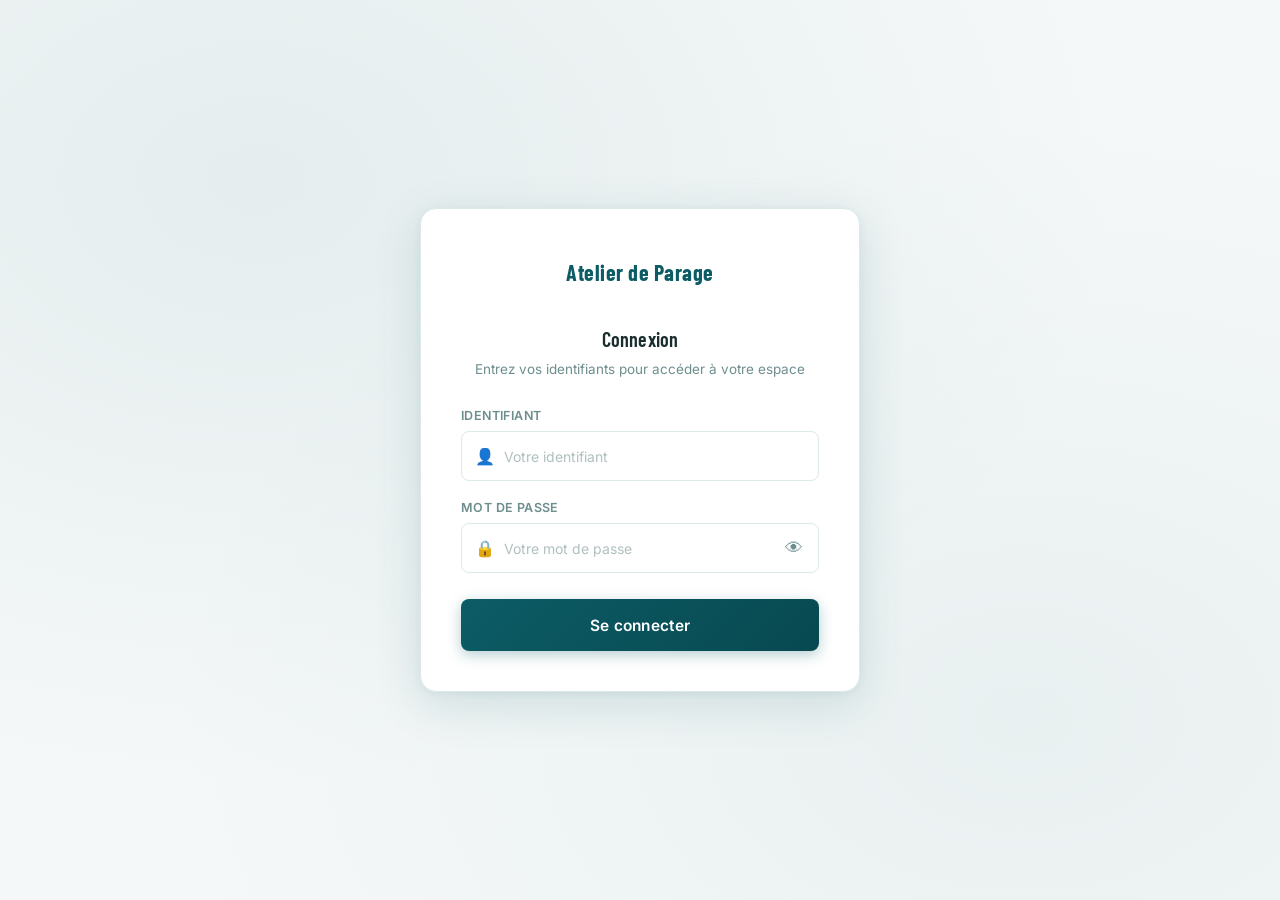
==== index.html @ e9fd956c "first commit" ====
<!doctype html>
<html lang="fr">
<head>
<meta charset="utf-8">
<meta name="viewport" content="width=device-width, initial-scale=1">
<title>Connexion  Atelier de Parage</title>
<meta name="description" content="Connexion sécurisée au système de gestion de l'atelier de parage KPH">
<link rel="preconnect" href="https://fonts.googleapis.com">
<link href="https://fonts.googleapis.com/css2?family=Barlow+Condensed:wght@600;700&family=Inter:wght@400;500;600&family=JetBrains+Mono:wght@500;700&display=swap" rel="stylesheet">
<link rel="stylesheet" href="styles.css">
<style>
  :root {
    --teal: #0c5c66;
    --teal-dark: #084950;
    --teal-tint: #e8f4f5;
    --bg: #f5f8f8;
    --surface: #fff;
    --line: #dde8e8;
    --line-soft: #eef2f2;
    --ink: #1a2e2e;
    --ink-soft: #6e8e8e;
    --red: #c53030;
    --red-tint: #fff5f5;
    --green: #2d7d46;
    --radius: 12px;
    --radius-sm: 8px;
    --font-body: 'Inter', sans-serif;
    --font-display: 'Barlow Condensed', sans-serif;
    --font-mono: 'JetBrains Mono', monospace;
  }

  *, *::before, *::after { box-sizing: border-box; margin: 0; padding: 0; }
  body {
    font-family: var(--font-body);
    background: var(--bg);
    color: var(--ink);
    min-height: 100vh;
    display: flex;
    align-items: center;
    justify-content: center;
    padding: 20px;
    background-image: radial-gradient(ellipse at 20% 20%, rgba(12,92,102,0.07) 0%, transparent 60%),
                      radial-gradient(ellipse at 80% 80%, rgba(12,92,102,0.05) 0%, transparent 60%);
  }

  .login-wrap {
    width: 100%;
    max-width: 440px;
    animation: fadeUp 0.5s ease both;
  }

  @keyframes fadeUp {
    from { opacity: 0; transform: translateY(24px); }
    to   { opacity: 1; transform: translateY(0); }
  }

  .login-card {
    background: var(--surface);
    border-radius: 16px;
    box-shadow: 0 12px 48px rgba(12,92,102,0.14), 0 2px 8px rgba(12,92,102,0.06);
    padding: 48px 40px 40px;
    border: 1px solid var(--line);
  }

  /* Logo */
  .logo-block {
    display: flex;
    flex-direction: column;
    align-items: center;
    margin-bottom: 32px;
    gap: 4px;
  }

  .logo-emblem {
    width: 72px;
    height: 72px;
    border-radius: 18px;
    background: linear-gradient(145deg, #0c5c66, #084950);
    display: flex;
    align-items: center;
    justify-content: center;
    margin-bottom: 10px;
    box-shadow: 0 8px 24px rgba(12,92,102,0.35);
  }

  .logo-emblem .letters {
    font-family: var(--font-display);
    font-size: 32px;
    font-weight: 700;
    color: #fff;
    letter-spacing: 1px;
  }

  .logo-name {
    font-family: var(--font-display);
    font-size: 22px;
    font-weight: 700;
    color: var(--teal);
    letter-spacing: 0.5px;
  }

  .logo-sub {
    font-family: var(--font-mono);
    font-size: 10px;
    color: var(--ink-soft);
    letter-spacing: 2.5px;
    text-transform: uppercase;
  }

  h1 {
    font-size: 20px;
    font-weight: 600;
    color: var(--ink);
    text-align: center;
    margin-bottom: 6px;
  }

  .subtitle {
    text-align: center;
    font-size: 13.5px;
    color: var(--ink-soft);
    margin-bottom: 28px;
  }

  /* Form */
  .form-group {
    margin-bottom: 18px;
  }

  .form-group label {
    display: block;
    font-size: 12.5px;
    font-weight: 600;
    color: var(--ink-soft);
    letter-spacing: 0.4px;
    text-transform: uppercase;
    margin-bottom: 6px;
  }

  .input-wrap {
    position: relative;
  }

  .input-wrap .ico {
    position: absolute;
    left: 14px;
    top: 50%;
    transform: translateY(-50%);
    font-size: 16px;
    pointer-events: none;
    line-height: 1;
  }

  .form-group input {
    width: 100%;
    font-family: var(--font-body);
    font-size: 15px;
    padding: 13px 14px 13px 42px;
    border: 1.5px solid var(--line);
    border-radius: var(--radius-sm);
    background: #fff;
    color: var(--ink);
    transition: border-color 0.2s, box-shadow 0.2s;
    height: 50px;
  }

  .form-group input:focus {
    outline: none;
    border-color: var(--teal);
    box-shadow: 0 0 0 3px rgba(12,92,102,0.1);
  }

  .form-group input::placeholder { color: #b0bfbf; font-size: 14px; }

  /* Show/hide password button */
  .input-wrap .show-pw {
    position: absolute;
    right: 12px;
    top: 50%;
    transform: translateY(-50%);
    background: none;
    border: none;
    cursor: pointer;
    font-size: 18px;
    color: var(--ink-soft);
    padding: 4px;
    line-height: 1;
    transition: color 0.2s;
  }
  .input-wrap .show-pw:hover { color: var(--teal); }

  /* Error banner */
  .error-banner {
    display: none;
    background: var(--red-tint);
    border: 1px solid #f5c6c0;
    border-radius: var(--radius-sm);
    color: var(--red);
    font-size: 13px;
    font-weight: 500;
    padding: 10px 14px;
    margin-bottom: 18px;
    align-items: center;
    gap: 8px;
  }

  .error-banner.show { display: flex; }

  /* Submit button */
  .btn-login {
    width: 100%;
    height: 52px;
    background: linear-gradient(135deg, #0c5c66, #084950);
    color: #fff;
    font-family: var(--font-body);
    font-size: 15.5px;
    font-weight: 600;
    border: none;
    border-radius: var(--radius-sm);
    cursor: pointer;
    transition: transform 0.15s, box-shadow 0.15s, opacity 0.15s;
    letter-spacing: 0.3px;
    box-shadow: 0 4px 14px rgba(12,92,102,0.3);
    margin-top: 8px;
  }

  .btn-login:hover:not(:disabled) {
    transform: translateY(-2px);
    box-shadow: 0 8px 22px rgba(12,92,102,0.38);
  }

  .btn-login:active:not(:disabled) { transform: translateY(0); }
  .btn-login:disabled { opacity: 0.55; cursor: not-allowed; }

  /* Default credentials hint */
  .hint-box {
    margin-top: 24px;
    padding: 12px 14px;
    background: #f0fafa;
    border: 1px solid #c6e0e3;
    border-radius: var(--radius-sm);
    font-size: 12.5px;
    color: var(--ink-soft);
    line-height: 1.6;
  }

  .hint-box strong { color: var(--teal); }

  .hint-box code {
    font-family: var(--font-mono);
    background: #dcedef;
    padding: 1px 5px;
    border-radius: 4px;
    font-size: 12px;
    color: var(--teal-dark);
  }

  .credentials-table {
    width: 100%;
    border-collapse: collapse;
    margin-top: 8px;
    font-size: 12px;
  }

  .credentials-table th {
    text-align: left;
    padding: 4px 6px;
    color: var(--teal-dark);
    font-weight: 600;
    border-bottom: 1px solid #c6e0e3;
  }

  .credentials-table td {
    padding: 4px 6px;
    color: var(--ink-soft);
  }

  .credentials-table td code {
    cursor: pointer;
    user-select: all;
  }

  .credentials-table tr:hover td { background: rgba(12,92,102,0.04); }

  .footer-note {
    text-align: center;
    margin-top: 20px;
    font-size: 11.5px;
    color: var(--ink-soft);
  }

  /* Loading overlay */
  .btn-login .spinner {
    display: inline-block;
    width: 16px; height: 16px;
    border: 2px solid rgba(255,255,255,0.4);
    border-top-color: #fff;
    border-radius: 50%;
    animation: spin 0.7s linear infinite;
    vertical-align: middle;
    margin-right: 8px;
  }

  @keyframes spin { to { transform: rotate(360deg); } }

  @media (max-width: 480px) {
    .login-card { padding: 32px 20px 28px; }
    h1 { font-size: 18px; }
  }

  /* Toast */
  .toast {
    position: fixed; bottom: 24px; right: 24px;
    background: var(--teal-dark); color: #eaf3f2;
    padding: 12px 20px; border-radius: var(--radius-sm);
    font-size: 14px; font-weight: 500;
    box-shadow: 0 6px 20px rgba(0,0,0,0.2);
    opacity: 0; transform: translateY(10px);
    transition: opacity 0.3s, transform 0.3s;
    pointer-events: none; z-index: 1000;
  }
  .toast.show { opacity: 1; transform: translateY(0); }
</style>
</head>
<body>

<div class="login-wrap">
  <div class="login-card">

    <!-- Logo -->
    <div class="logo-block">
      
      <div class="logo-name">Atelier de Parage</div>
      <div class="logo-sub"></div>
    </div>

    <h1>Connexion</h1>
    <p class="subtitle">Entrez vos identifiants pour accéder à votre espace</p>

    <!-- Error message -->
    <div id="errorBanner" class="error-banner">
      <span>⚠️</span>
      <span id="errorText">Identifiant ou mot de passe incorrect.</span>
    </div>

    <!-- Login form -->
    <form id="loginForm" autocomplete="on">

      <div class="form-group">
        <label for="loginUsername">Identifiant</label>
        <div class="input-wrap">
          <span class="ico">👤</span>
          <input
            type="text"
            id="loginUsername"
            name="username"
            placeholder="Votre identifiant"
            autocomplete="username"
            spellcheck="false"
            required
          >
        </div>
      </div>

      <div class="form-group">
        <label for="loginPassword">Mot de passe</label>
        <div class="input-wrap">
          <span class="ico">🔒</span>
          <input
            type="password"
            id="loginPassword"
            name="password"
            placeholder="Votre mot de passe"
            autocomplete="current-password"
            required
          >
          <button type="button" class="show-pw" id="togglePw" title="Afficher/masquer" aria-label="Afficher le mot de passe">👁</button>
        </div>
      </div>

      <button type="submit" class="btn-login" id="loginBtn">Se connecter</button>
    </form>

    

<script>
// ── Redirect if already logged in ──────────────────────────────
(function(){
  try {
    const user = JSON.parse(sessionStorage.getItem('currentUser') || 'null');
    if (user && user.role) {
      const map = { admin:'admin.html', chef:'production.html', pesee:'pesee.html',
                    reception:'reception.html', pointage:'pointage.html', direction:'direction.html' };
      window.location.replace(map[user.role] || 'index.html');
    }
  } catch(e) {}
})();

// ── Toggle password visibility ─────────────────────────────────
document.getElementById('togglePw').addEventListener('click', function(){
  const inp = document.getElementById('loginPassword');
  const isText = inp.type === 'text';
  inp.type = isText ? 'password' : 'text';
  this.textContent = isText ? '👁' : '';
});

// ── Login form submit ──────────────────────────────────────────
document.getElementById('loginForm').addEventListener('submit', async function(e){
  e.preventDefault();

  const username = document.getElementById('loginUsername').value.trim();
  const password = document.getElementById('loginPassword').value;
  const btn      = document.getElementById('loginBtn');
  const err      = document.getElementById('errorBanner');
  const errTxt   = document.getElementById('errorText');

  err.classList.remove('show');

  if (!username || !password) {
    errTxt.textContent = 'Veuillez remplir tous les champs.';
    err.classList.add('show');
    return;
  }

  btn.disabled = true;
  btn.innerHTML = '<span class="spinner"></span>Connexion…';

  const API = (window.location.port === '3000') ? '/api' : 'http://localhost:3000/api';

  try {
    const res = await fetch(`${API}/auth/login`, {
      method : 'POST',
      headers: { 'Content-Type': 'application/json' },
      body   : JSON.stringify({ username, password })
    });

    const data = await res.json();

    if (!res.ok) {
      errTxt.textContent = data.error || 'Identifiant ou mot de passe incorrect.';
      err.classList.add('show');
      btn.disabled = false;
      btn.textContent = 'Se connecter';
      return;
    }

    // Save session
    sessionStorage.setItem('currentUser', JSON.stringify(data.user));

    // Redirect
    const redirects = {
      admin:'admin.html', chef:'production.html', pesee:'pesee.html',
      reception:'reception.html', pointage:'pointage.html', direction:'direction.html'
    };

    // Flash success
    btn.innerHTML = '✅ Connecté !';
    setTimeout(() => {
      window.location.replace(redirects[data.user.role] || 'index.html');
    }, 600);

  } catch (err2) {
    errTxt.textContent = '⚠️ Impossible de contacter le serveur. Assurez-vous que le backend tourne sur le port 3000.';
    err.classList.add('show');
    btn.disabled = false;
    btn.textContent = 'Se connecter';
  }
});
</script>
</body>
</html>
---- styles.css ----
/* ===========================================================
   KPH — Atelier de Parage
   Design system: cold-processing teal, stamped-ticket signature
   =========================================================== */

:root{
  --ink:        #16232a;
  --ink-soft:   #4b5a60;
  --bg:         #eef2f1;
  --surface:    #ffffff;
  --line:       #d6dcda;
  --line-soft:  #e6eae8;

  --teal:       #0c5c66;
  --teal-dark:  #073c44;
  --teal-tint:  #e3eeee;

  --amber:      #c98a2e;
  --amber-tint: #faf1de;

  --green:      #2f7a52;
  --green-tint: #e7f3ea;

  --red:        #b8442f;
  --red-tint:   #fbeae6;

  --radius:     10px;
  --radius-sm:  6px;
  --shadow:     0 1px 2px rgba(12,40,44,.06), 0 4px 14px rgba(12,40,44,.05);

  --font-display: 'Barlow Condensed', sans-serif;
  --font-body:    'Inter', system-ui, sans-serif;
  --font-mono:    'JetBrains Mono', ui-monospace, monospace;
}

*{ box-sizing:border-box; }
html,body{ margin:0; padding:0; }
body{
  background:var(--bg);
  color:var(--ink);
  font-family:var(--font-body);
  font-size:15px;
  line-height:1.45;
  min-height:100vh;
}

::selection{ background:var(--teal); color:#fff; }

a{ color:inherit; text-decoration:none; }

h1,h2,h3{
  font-family:var(--font-display);
  font-weight:700;
  letter-spacing:.2px;
  margin:0;
}

/* ---------- layout shell ---------- */
.topbar{
  background:var(--teal-dark);
  color:#eaf3f2;
  padding:14px 22px;
  display:flex;
  align-items:center;
  justify-content:space-between;
  gap:16px;
  position:sticky;
  top:0;
  z-index:10;
  box-shadow:0 2px 10px rgba(0,0,0,.12);
}
@media (max-width: 600px) {
  .topbar { flex-direction: column; align-items: flex-start; padding: 12px 16px; }
}
.topbar .brand{
  display:flex;
  align-items:baseline;
  gap:10px;
}
.topbar .brand .mark{
  font-family:var(--font-display);
  font-size:22px;
  font-weight:700;
  letter-spacing:.5px;
  color:#fff;
}
.topbar .brand .sub{
  font-size:12.5px;
  color:#a9c9c6;
  font-family:var(--font-mono);
  letter-spacing:.3px;
}
.topbar .role-chip{
  display:flex;
  align-items:center;
  gap:10px;
}
.topbar .badge{
  background:rgba(255,255,255,.12);
  border:1px solid rgba(255,255,255,.22);
  color:#eaf3f2;
  padding:6px 12px;
  border-radius:999px;
  font-size:12.5px;
  font-weight:600;
  letter-spacing:.3px;
  white-space:nowrap;
}
.topbar .home-link{
  font-size:13px;
  color:#bfe0dd;
  border:1px solid rgba(255,255,255,.25);
  padding:7px 12px;
  border-radius:var(--radius-sm);
}
.topbar .home-link:hover{ background:rgba(255,255,255,.08); }

.page{
  max-width:1080px;
  margin:0 auto;
  padding:26px 20px 60px;
}

.page-head{ margin-bottom:22px; }
.page-head .eyebrow{
  font-family:var(--font-mono);
  font-size:12px;
  text-transform:uppercase;
  letter-spacing:1.5px;
  color:var(--teal);
  font-weight:600;
}
.page-head h1{ font-size:30px; margin-top:4px; }
.page-head p{ color:var(--ink-soft); margin-top:6px; font-size:14.5px; max-width:640px; }

/* ---------- cards / sections ---------- */
.card{
  background:var(--surface);
  border:1px solid var(--line);
  border-radius:var(--radius);
  box-shadow:var(--shadow);
  padding:22px;
  margin-bottom:20px;
}
.card h2{
  font-size:19px;
  margin-bottom:14px;
  padding-bottom:10px;
  border-bottom:1px solid var(--line-soft);
}
.card h2 .n{ color:var(--teal); margin-right:6px; }

.grid-2{ display:grid; grid-template-columns:1fr 1fr; gap:14px; }
.grid-3{ display:grid; grid-template-columns:1fr 1fr 1fr; gap:14px; }

/* ---------- forms ---------- */
.field{ display:flex; flex-direction:column; gap:6px; margin-bottom:14px; }
.field label{
  font-size:12.5px;
  font-weight:600;
  color:var(--ink-soft);
  text-transform:uppercase;
  letter-spacing:.4px;
}
input,select,textarea{
  font-family:var(--font-body);
  font-size:15.5px;
  padding:11px 12px;
  border:1.5px solid var(--line);
  border-radius:var(--radius-sm);
  background:#fff;
  color:var(--ink);
  min-height:44px;
  width:100%;
}
input:focus,select:focus,textarea:focus{
  outline:2.5px solid var(--teal);
  outline-offset:1px;
  border-color:var(--teal);
}
input[type="number"]{ font-family:var(--font-mono); font-weight:600; }

.btn{
  font-family:var(--font-body);
  font-weight:600;
  font-size:14.5px;
  padding:12px 20px;
  border-radius:var(--radius-sm);
  border:1.5px solid transparent;
  cursor:pointer;
  min-height:46px;
}
.btn-primary{ background:var(--teal); color:#fff; }
.btn-primary:hover{ background:var(--teal-dark); }
.btn-secondary{ background:#fff; color:var(--ink); border-color:var(--line); }
.btn-secondary:hover{ border-color:var(--ink-soft); }
.btn-danger{ background:var(--red-tint); color:var(--red); border-color:#f0cfc6; }
.btn-row{ display:flex; gap:10px; margin-top:6px; flex-wrap: wrap; }
.btn:disabled{ opacity:.45; cursor:not-allowed; }

/* ---------- tabs ---------- */
.tabs{ display:flex; gap:6px; margin-bottom:18px; flex-wrap:wrap; }
.tab{
  font-family:var(--font-display);
  font-weight:700;
  font-size:15px;
  letter-spacing:.3px;
  padding:9px 16px;
  border-radius:999px;
  border:1.5px solid var(--line);
  background:#fff;
  color:var(--ink-soft);
  cursor:pointer;
}
.tab.active{ background:var(--teal); border-color:var(--teal); color:#fff; }
.tabpanel{ display:none; }
.tabpanel.active{ display:block; }

/* ---------- stamped ticket ---------- */
.ticket{
  display:inline-flex;
  align-items:center;
  gap:10px;
  background:var(--teal-tint);
  border:1.5px dashed var(--teal);
  border-radius:8px;
  padding:8px 14px;
  transform:rotate(-1deg);
  font-family:var(--font-mono);
  font-size:13px;
  color:var(--teal-dark);
  font-weight:700;
  letter-spacing:.3px;
}
.ticket .lbl{ font-family:var(--font-body); font-weight:600; text-transform:uppercase; font-size:10.5px; letter-spacing:.6px; color:var(--ink-soft); }

/* ---------- tables ---------- */
.table-wrap{ overflow-x:auto; border:1px solid var(--line); border-radius:var(--radius-sm); }
table{ width:100%; border-collapse:collapse; font-size:13.5px; min-width:520px; }
thead th{
  text-align:left;
  font-family:var(--font-mono);
  font-size:11px;
  text-transform:uppercase;
  letter-spacing:.5px;
  color:var(--ink-soft);
  background:var(--line-soft);
  padding:10px 12px;
  border-bottom:1px solid var(--line);
  white-space:nowrap;
}
tbody td{ padding:9px 12px; border-bottom:1px solid var(--line-soft); }
tbody tr:last-child td{ border-bottom:none; }
tbody tr:hover{ background:var(--teal-tint); }

@media (max-width: 600px) {
  table, thead, tbody, th, td, tr { display: block; }
  thead { display: none; }
  tbody tr { border-bottom: 2px solid var(--line); padding: 10px 0; }
  tbody td { border: none; position: relative; padding-left: 50%; text-align: right; }
  tbody td:before { content: attr(data-label); position: absolute; left: 12px; font-weight: 600; text-transform: uppercase; font-size: 10px; color: var(--ink-soft); }
}

/* ---------- stats ---------- */
.stats{ display:grid; grid-template-columns:repeat(4,1fr); gap:14px; margin-bottom:20px; }
@media (max-width:900px){ .stats{ grid-template-columns:repeat(2,1fr); } }
@media (max-width:500px){ .stats{ grid-template-columns:1fr; } }
.stat{ background:var(--surface); border:1px solid var(--line); border-radius:var(--radius); padding:16px 18px; box-shadow:var(--shadow); }
.stat .label{ font-size:11.5px; text-transform:uppercase; letter-spacing:.5px; color:var(--ink-soft); font-weight:600; }
.stat .value{ font-family:var(--font-display); font-size:30px; font-weight:700; margin-top:4px; color:var(--teal-dark); }

/* ---------- footer ---------- */
footer.foot{ text-align:center; color:var(--ink-soft); font-size:12px; padding:30px 0 10px; }

/* ---------- toast ---------- */
.toast{
  position:fixed; bottom:22px; right:22px;
  background:var(--teal-dark); color:#eaf3f2;
  padding:12px 18px; border-radius:var(--radius-sm);
  font-size:14px; font-weight:500;
  box-shadow:0 6px 20px rgba(0,0,0,.2);
  opacity:0; transform:translateY(8px);
  transition:opacity .25s ease, transform .25s ease;
  pointer-events:none;
  z-index:50;
}
.toast.show{ opacity:1; transform:translateY(0); }

/* ---------- pills ---------- */
.pill{ display:inline-block; padding:3px 10px; border-radius:999px; font-size:12px; font-weight:600; }
.pill-teal{ background:var(--teal-tint); color:var(--teal-dark); }
.pill-amber{ background:var(--amber-tint); color:var(--amber); }
.pill-green{ background:var(--green-tint); color:var(--green); }

/* ---------- readonly banner ---------- */
.readonly-banner{
  background:var(--amber-tint);
  border:1px solid #ecd9b3;
  color:#8a5f1e;
  padding:10px 14px;
  border-radius:var(--radius-sm);
  font-size:13.5px;
  margin-bottom:18px;
  font-weight:500;
}

/* ---------- hint ---------- */
.hint{ font-size:12.5px; color:var(--ink-soft); margin-top:-6px; margin-bottom:14px; }

/* ---------- table input ---------- */
td input[type="number"]{ min-height:36px; padding:6px 8px; font-size:14px; }
.empty-row td{ color:var(--ink-soft); font-style:italic; text-align:center; padding:22px; }

/* ---------- stat value colours ---------- */
.stat .value.warn{ color:var(--amber); }
.stat .value.good{ color:var(--green); }

/* ---------- home role grid ---------- */
.role-grid{ display:grid; grid-template-columns:repeat(3,1fr); gap:16px; }
.role-card{
  background:var(--surface);
  border:1px solid var(--line);
  border-radius:var(--radius);
  box-shadow:var(--shadow);
  padding:20px;
  display:flex; flex-direction:column; gap:10px;
  transition:transform .15s ease, box-shadow .15s ease;
}
.role-card:hover{ transform:translateY(-2px); box-shadow:0 8px 22px rgba(12,40,44,.1); }
.role-card .icon{
  width:40px; height:40px; border-radius:9px;
  background:var(--teal); color:#fff;
  display:flex; align-items:center; justify-content:center;
  font-family:var(--font-display); font-weight:700; font-size:18px;
}
.role-card h3{ font-size:19px; }
.role-card p{ color:var(--ink-soft); font-size:13.5px; margin:0; flex:1; }
.role-card .go{ font-size:13px; font-weight:700; color:var(--teal-dark); }

/* ---------- heures card header ---------- */
.heures-card-header{
  display:flex;
  justify-content:space-between;
  align-items:center;
  flex-wrap:wrap;
  gap:8px;
  margin-bottom:14px;
  padding-bottom:10px;
  border-bottom:1px solid var(--line-soft);
}
.heures-card-header h2{ margin-bottom:0; padding-bottom:0; border-bottom:none; }
.heures-card-total{ font-weight:600; font-size:16px; white-space:nowrap; }

/* ---------- login page ---------- */
.login-page{
  min-height:100vh;
  display:flex;
  align-items:center;
  justify-content:center;
  background:var(--bg);
  padding:20px;
}
.form-group input:focus{
  outline:none;
  border-color:var(--teal);
  box-shadow:0 0 0 3px rgba(12,92,102,.1);
}
.btn-primary:disabled{
  opacity:.6;
  cursor:not-allowed;
  transform:none !important;
}

/* ============================================================
   RESPONSIVE — TABLET  (≤ 900px)
   ============================================================ */
@media (max-width: 900px) {
  .page{ padding:20px 16px 48px; }

  /* Topbar: hide sub-label, keep brand + actions */
  .topbar{ padding:12px 16px; gap:10px; flex-wrap:wrap; }
  .topbar .brand .sub{ display:none; }
  .topbar .brand .mark{ font-size:20px; }

  /* Stats: 2 columns */
  .stats{ grid-template-columns:repeat(2,1fr); gap:12px; }

  /* Grids: 2 cols max */
  .grid-3{ grid-template-columns:1fr 1fr; }

  /* Role grid: 2 cols */
  .role-grid{ grid-template-columns:repeat(2,1fr); }

  /* Page title */
  .page-head h1{ font-size:26px; }

  /* Cards tighter */
  .card{ padding:18px 16px; }

  /* Tabs slightly smaller */
  .tab{ font-size:14px; padding:8px 14px; }
}

/* ============================================================
   RESPONSIVE — SMALL TABLET / MOBILE  (≤ 640px)
   ============================================================ */
@media (max-width: 640px) {
  .page{ padding:14px 12px 40px; }

  /* Topbar: row, wrapped */
  .topbar{ padding:10px 12px; }
  .topbar .brand .mark{ font-size:18px; }
  .topbar .badge{ font-size:11.5px; padding:5px 10px; }

  /* All grids → single column */
  .grid-2,.grid-3{ grid-template-columns:1fr; }

  /* Role grid → single column */
  .role-grid{ grid-template-columns:1fr; }

  /* Stats → single column */
  .stats{ grid-template-columns:1fr; gap:10px; }
  .stat .value{ font-size:26px; }

  /* Page header */
  .page-head h1{ font-size:22px; }
  .page-head p{ font-size:13.5px; }

  /* Cards */
  .card{ padding:14px 12px; }
  .card h2{ font-size:17px; }

  /* Tabs: horizontal scroll, no wrap */
  .tabs{
    overflow-x:auto;
    flex-wrap:nowrap;
    padding-bottom:4px;
    -webkit-overflow-scrolling:touch;
    scrollbar-width:none;
  }
  .tabs::-webkit-scrollbar{ display:none; }
  .tab{ font-size:13.5px; padding:7px 12px; white-space:nowrap; flex-shrink:0; }

  /* Heures header stacks */
  .heures-card-header{ flex-direction:column; align-items:flex-start; }
  .heures-card-total{ font-size:14px; }

  /* Buttons full-width */
  .btn-row{ flex-direction:column; }
  .btn-row .btn{ width:100%; text-align:center; }

  /* Toast full-width bottom */
  .toast{ bottom:12px; right:12px; left:12px; text-align:center; }
}

/* ============================================================
   RESPONSIVE — PHONE  (≤ 400px)
   ============================================================ */
@media (max-width: 400px) {
  .topbar .badge{ display:none; }
  .page-head h1{ font-size:20px; }
  .stat .value{ font-size:22px; }
  .tab{ font-size:12.5px; padding:6px 10px; }
}
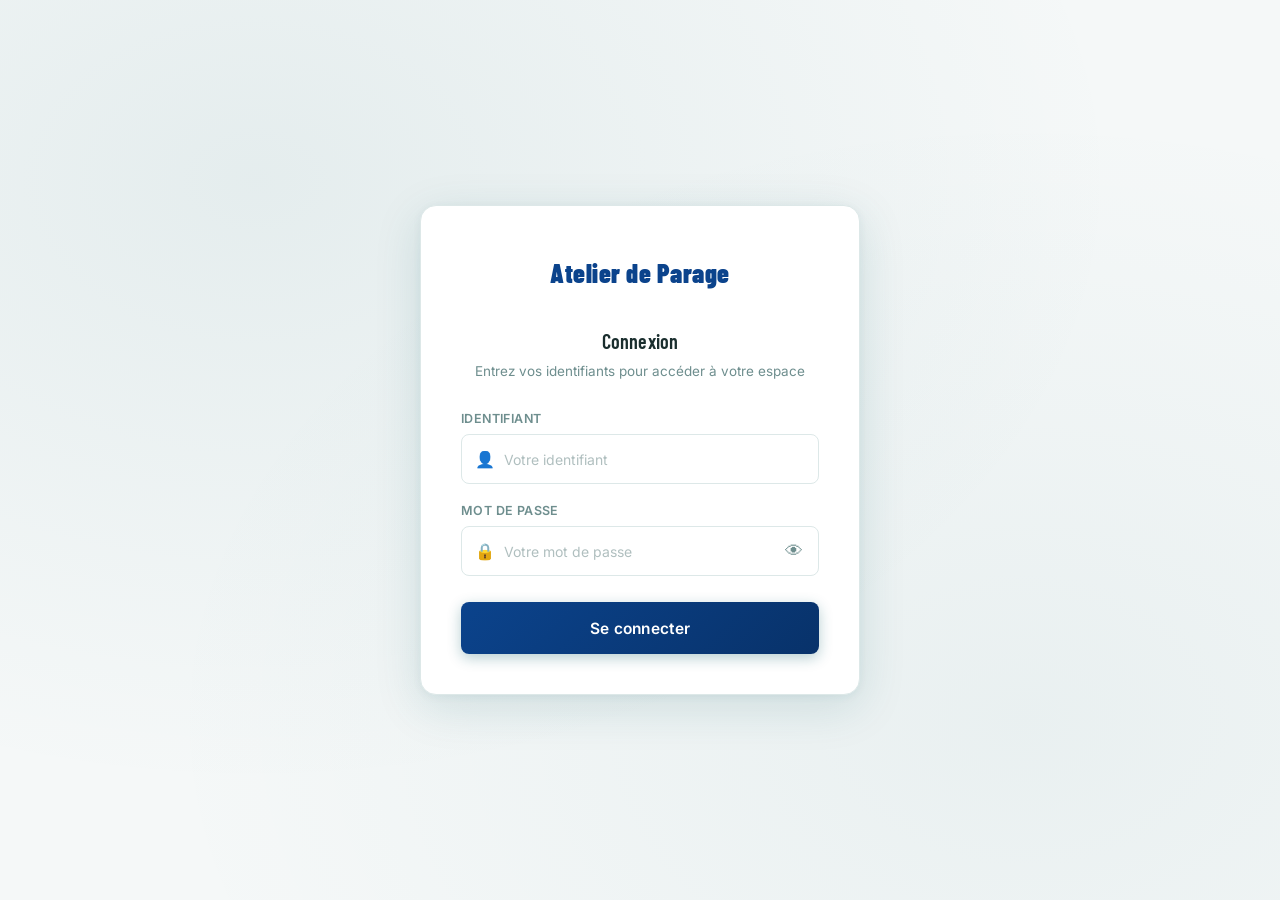
==== commit e24b1572: "first commit backend" ====
--- a/index.html
+++ b/index.html
@@ -10,9 +10,9 @@
 <link rel="stylesheet" href="styles.css">
 <style>
   :root {
-    --teal: #0c5c66;
-    --teal-dark: #084950;
-    --teal-tint: #e8f4f5;
+    --teal: #0b438c;
+    --teal-dark: #08326a;
+    --teal-tint: #e6f0fa;
     --bg: #f5f8f8;
     --surface: #fff;
     --line: #dde8e8;
@@ -75,7 +75,7 @@
     width: 72px;
     height: 72px;
     border-radius: 18px;
-    background: linear-gradient(145deg, #0c5c66, #084950);
+    background: linear-gradient(145deg, #0b438c, #08326a);
     display: flex;
     align-items: center;
     justify-content: center;
@@ -93,8 +93,8 @@
 
   .logo-name {
     font-family: var(--font-display);
-    font-size: 22px;
-    font-weight: 700;
+    font-size: 26px;
+    font-weight: 900;
     color: var(--teal);
     letter-spacing: 0.5px;
   }
@@ -210,7 +210,7 @@
   .btn-login {
     width: 100%;
     height: 52px;
-    background: linear-gradient(135deg, #0c5c66, #084950);
+    background: linear-gradient(135deg, #0b438c, #08326a);
     color: #fff;
     font-family: var(--font-body);
     font-size: 15.5px;
@@ -468,4 +468,4 @@
 });
 </script>
 </body>
-</html>+</html>
--- a/styles.css
+++ b/styles.css
@@ -1,5 +1,5 @@
 /* ===========================================================
-   KPH — Atelier de Parage
+   B — Atelier de Parage
    Design system: cold-processing teal, stamped-ticket signature
    =========================================================== */
 
@@ -11,9 +11,9 @@
   --line:       #d6dcda;
   --line-soft:  #e6eae8;
 
-  --teal:       #0c5c66;
-  --teal-dark:  #073c44;
-  --teal-tint:  #e3eeee;
+  --teal:       #0b438c;
+  --teal-dark:  #08326a;
+  --teal-tint:  #e6f0fa;
 
   --amber:      #c98a2e;
   --amber-tint: #faf1de;
@@ -370,67 +370,67 @@
   cursor:not-allowed;
   transform:none !important;
 }
-
+/*
 /* ============================================================
    RESPONSIVE — TABLET  (≤ 900px)
-   ============================================================ */
+   ============================================================ 
 @media (max-width: 900px) {
   .page{ padding:20px 16px 48px; }
 
-  /* Topbar: hide sub-label, keep brand + actions */
+  /* Topbar: hide sub-label, keep brand + actions 
   .topbar{ padding:12px 16px; gap:10px; flex-wrap:wrap; }
   .topbar .brand .sub{ display:none; }
   .topbar .brand .mark{ font-size:20px; }
 
-  /* Stats: 2 columns */
+  /* Stats: 2 columns 
   .stats{ grid-template-columns:repeat(2,1fr); gap:12px; }
 
-  /* Grids: 2 cols max */
+  /* Grids: 2 cols max 
   .grid-3{ grid-template-columns:1fr 1fr; }
 
-  /* Role grid: 2 cols */
+  /* Role grid: 2 cols 
   .role-grid{ grid-template-columns:repeat(2,1fr); }
 
-  /* Page title */
+  /* Page title 
   .page-head h1{ font-size:26px; }
 
-  /* Cards tighter */
+  /* Cards tighter 
   .card{ padding:18px 16px; }
 
-  /* Tabs slightly smaller */
+  /* Tabs slightly smaller 
   .tab{ font-size:14px; padding:8px 14px; }
 }
 
 /* ============================================================
    RESPONSIVE — SMALL TABLET / MOBILE  (≤ 640px)
-   ============================================================ */
+   ============================================================ 
 @media (max-width: 640px) {
   .page{ padding:14px 12px 40px; }
 
-  /* Topbar: row, wrapped */
+  /* Topbar: row, wrapped 
   .topbar{ padding:10px 12px; }
   .topbar .brand .mark{ font-size:18px; }
   .topbar .badge{ font-size:11.5px; padding:5px 10px; }
 
-  /* All grids → single column */
+  /* All grids → single column 
   .grid-2,.grid-3{ grid-template-columns:1fr; }
 
-  /* Role grid → single column */
+  /* Role grid → single column 
   .role-grid{ grid-template-columns:1fr; }
 
-  /* Stats → single column */
+  /* Stats → single column 
   .stats{ grid-template-columns:1fr; gap:10px; }
   .stat .value{ font-size:26px; }
 
-  /* Page header */
+  /* Page header 
   .page-head h1{ font-size:22px; }
   .page-head p{ font-size:13.5px; }
 
-  /* Cards */
+  /* Cards 
   .card{ padding:14px 12px; }
   .card h2{ font-size:17px; }
 
-  /* Tabs: horizontal scroll, no wrap */
+  /* Tabs: horizontal scroll, no wrap 
   .tabs{
     overflow-x:auto;
     flex-wrap:nowrap;
@@ -441,24 +441,1021 @@
   .tabs::-webkit-scrollbar{ display:none; }
   .tab{ font-size:13.5px; padding:7px 12px; white-space:nowrap; flex-shrink:0; }
 
-  /* Heures header stacks */
+  /* Heures header stacks 
   .heures-card-header{ flex-direction:column; align-items:flex-start; }
   .heures-card-total{ font-size:14px; }
 
-  /* Buttons full-width */
+  /* Buttons full-width 
   .btn-row{ flex-direction:column; }
   .btn-row .btn{ width:100%; text-align:center; }
 
-  /* Toast full-width bottom */
+  /* Toast full-width bottom 
   .toast{ bottom:12px; right:12px; left:12px; text-align:center; }
 }
 
 /* ============================================================
    RESPONSIVE — PHONE  (≤ 400px)
-   ============================================================ */
+   ============================================================ 
 @media (max-width: 400px) {
   .topbar .badge{ display:none; }
   .page-head h1{ font-size:20px; }
   .stat .value{ font-size:22px; }
   .tab{ font-size:12.5px; padding:6px 10px; }
-}
+}*/
+
+
+/* ===========================================================
+   KPH — Atelier de Parage
+   Design system: cold-processing teal, stamped-ticket signature
+   FULLY RESPONSIVE — All devices, all sizes
+   ============================================================ */
+
+   :root {
+    --ink:        #16232a;
+    --ink-soft:   #4b5a60;
+    --bg:         #eef2f1;
+    --surface:    #ffffff;
+    --line:       #d6dcda;
+    --line-soft:  #e6eae8;
+  
+    --teal:       #0b438c;
+    --teal-dark:  #08326a;
+    --teal-tint:  #e6f0fa;
+  
+    --amber:      #c98a2e;
+    --amber-tint: #faf1de;
+  
+    --green:      #2f7a52;
+    --green-tint: #e7f3ea;
+  
+    --red:        #b8442f;
+    --red-tint:   #fbeae6;
+  
+    --radius:     10px;
+    --radius-sm:  6px;
+    --shadow:     0 1px 2px rgba(12,40,44,.06), 0 4px 14px rgba(12,40,44,.05);
+  
+    --font-display: 'Barlow Condensed', sans-serif;
+    --font-body:    'Inter', system-ui, sans-serif;
+    --font-mono:    'JetBrains Mono', ui-monospace, monospace;
+  }
+  
+  * {
+    box-sizing: border-box;
+  }
+  
+  html, body {
+    margin: 0;
+    padding: 0;
+  }
+  
+  body {
+    background: var(--bg);
+    color: var(--ink);
+    font-family: var(--font-body);
+    font-size: 15px;
+    line-height: 1.45;
+    min-height: 100vh;
+  }
+  
+  ::selection {
+    background: var(--teal);
+    color: #fff;
+  }
+  
+  a {
+    color: inherit;
+    text-decoration: none;
+  }
+  
+  h1, h2, h3 {
+    font-family: var(--font-display);
+    font-weight: 700;
+    letter-spacing: .2px;
+    margin: 0;
+  }
+  
+  /* ---------- LAYOUT SHELL ---------- */
+  .topbar {
+    background: var(--teal-dark);
+    color: #eaf3f2;
+    padding: 14px 22px;
+    display: flex;
+    align-items: center;
+    justify-content: space-between;
+    gap: 16px;
+    position: sticky;
+    top: 0;
+    z-index: 10;
+    box-shadow: 0 2px 10px rgba(0,0,0,.12);
+    flex-wrap: wrap;
+  }
+  
+  .topbar .brand {
+    display: flex;
+    align-items: baseline;
+    gap: 10px;
+    flex-wrap: wrap;
+  }
+  
+  .topbar .brand .mark {
+    font-family: var(--font-display);
+    font-size: clamp(18px, 3vw, 22px);
+    font-weight: 700;
+    letter-spacing: .5px;
+    color: #fff;
+  }
+  
+  .topbar .brand .sub {
+    font-size: clamp(10px, 1.5vw, 12.5px);
+    color: #a9c9c6;
+    font-family: var(--font-mono);
+    letter-spacing: .3px;
+  }
+  
+  .topbar .role-chip {
+    display: flex;
+    align-items: center;
+    gap: 10px;
+    flex-wrap: wrap;
+  }
+  
+  .topbar .badge {
+    background: rgba(255,255,255,.12);
+    border: 1px solid rgba(255,255,255,.22);
+    color: #eaf3f2;
+    padding: 6px 12px;
+    border-radius: 999px;
+    font-size: clamp(11px, 1.5vw, 12.5px);
+    font-weight: 600;
+    letter-spacing: .3px;
+    white-space: nowrap;
+  }
+  
+  .topbar .home-link {
+    font-size: clamp(11px, 1.5vw, 13px);
+    color: #bfe0dd;
+    border: 1px solid rgba(255,255,255,.25);
+    padding: 7px 12px;
+    border-radius: var(--radius-sm);
+  }
+  
+  .topbar .home-link:hover {
+    background: rgba(255,255,255,.08);
+  }
+  
+  .page {
+    max-width: 1080px;
+    margin: 0 auto;
+    padding: clamp(16px, 3vw, 26px) clamp(12px, 2vw, 20px) clamp(40px, 6vw, 60px);
+  }
+  
+  .page-head {
+    margin-bottom: clamp(14px, 2vw, 22px);
+  }
+  
+  .page-head .eyebrow {
+    font-family: var(--font-mono);
+    font-size: clamp(10px, 1.2vw, 12px);
+    text-transform: uppercase;
+    letter-spacing: 1.5px;
+    color: var(--teal);
+    font-weight: 600;
+  }
+  
+  .page-head h1 {
+    font-size: clamp(22px, 4vw, 30px);
+    margin-top: 4px;
+    word-wrap: break-word;
+  }
+  
+  .page-head p {
+    color: var(--ink-soft);
+    margin-top: 6px;
+    font-size: clamp(13px, 1.8vw, 14.5px);
+    max-width: 640px;
+  }
+  
+  /* ---------- CARDS / SECTIONS ---------- */
+  .card {
+    background: var(--surface);
+    border: 1px solid var(--line);
+    border-radius: var(--radius);
+    box-shadow: var(--shadow);
+    padding: clamp(14px, 2vw, 22px);
+    margin-bottom: clamp(14px, 2vw, 20px);
+    overflow: hidden;
+  }
+  
+  .card h2 {
+    font-size: clamp(16px, 2.5vw, 19px);
+    margin-bottom: 14px;
+    padding-bottom: 10px;
+    border-bottom: 1px solid var(--line-soft);
+  }
+  
+  .card h2 .n {
+    color: var(--teal);
+    margin-right: 6px;
+  }
+  
+  .grid-2 {
+    display: grid;
+    grid-template-columns: repeat(auto-fit, minmax(240px, 1fr));
+    gap: 14px;
+  }
+  
+  .grid-3 {
+    display: grid;
+    grid-template-columns: repeat(auto-fit, minmax(180px, 1fr));
+    gap: 14px;
+  }
+  
+  /* ---------- FORMS ---------- */
+  .field {
+    display: flex;
+    flex-direction: column;
+    gap: 6px;
+    margin-bottom: 14px;
+  }
+  
+  .field label {
+    font-size: clamp(11px, 1.2vw, 12.5px);
+    font-weight: 600;
+    color: var(--ink-soft);
+    text-transform: uppercase;
+    letter-spacing: .4px;
+  }
+  
+  input, select, textarea {
+    font-family: var(--font-body);
+    font-size: clamp(14px, 1.8vw, 15.5px);
+    padding: clamp(10px, 1.2vw, 11px) clamp(10px, 1.5vw, 12px);
+    border: 1.5px solid var(--line);
+    border-radius: var(--radius-sm);
+    background: #fff;
+    color: var(--ink);
+    min-height: 44px;
+    width: 100%;
+    -webkit-appearance: none;
+    appearance: none;
+  }
+  
+  input:focus, select:focus, textarea:focus {
+    outline: 2.5px solid var(--teal);
+    outline-offset: 1px;
+    border-color: var(--teal);
+  }
+  
+  input[type="number"] {
+    font-family: var(--font-mono);
+    font-weight: 600;
+  }
+  
+  .btn {
+    font-family: var(--font-body);
+    font-weight: 600;
+    font-size: clamp(13px, 1.5vw, 14.5px);
+    padding: clamp(10px, 1.2vw, 12px) clamp(14px, 2vw, 20px);
+    border-radius: var(--radius-sm);
+    border: 1.5px solid transparent;
+    cursor: pointer;
+    min-height: 46px;
+    min-width: 44px;
+    transition: all 0.2s ease;
+  }
+  
+  .btn-primary {
+    background: var(--teal);
+    color: #fff;
+  }
+  
+  .btn-primary:hover {
+    background: var(--teal-dark);
+  }
+  
+  .btn-secondary {
+    background: #fff;
+    color: var(--ink);
+    border-color: var(--line);
+  }
+  
+  .btn-secondary:hover {
+    border-color: var(--ink-soft);
+  }
+  
+  .btn-danger {
+    background: var(--red-tint);
+    color: var(--red);
+    border-color: #f0cfc6;
+  }
+  
+  .btn-row {
+    display: flex;
+    gap: 10px;
+    margin-top: 6px;
+    flex-wrap: wrap;
+  }
+  
+  .btn:disabled {
+    opacity: .45;
+    cursor: not-allowed;
+  }
+  
+  /* ---------- TABS ---------- */
+  .tabs {
+    display: flex;
+    gap: 6px;
+    margin-bottom: 18px;
+    flex-wrap: wrap;
+  }
+  
+  .tab {
+    font-family: var(--font-display);
+    font-weight: 700;
+    font-size: clamp(13px, 1.8vw, 15px);
+    letter-spacing: .3px;
+    padding: clamp(7px, 1vw, 9px) clamp(12px, 1.8vw, 16px);
+    border-radius: 999px;
+    border: 1.5px solid var(--line);
+    background: #fff;
+    color: var(--ink-soft);
+    cursor: pointer;
+    white-space: nowrap;
+    transition: all 0.2s ease;
+  }
+  
+  .tab.active {
+    background: var(--teal);
+    border-color: var(--teal);
+    color: #fff;
+  }
+  
+  .tabpanel {
+    display: none;
+  }
+  
+  .tabpanel.active {
+    display: block;
+  }
+  
+  /* ---------- STAMPED TICKET ---------- */
+  .ticket {
+    display: inline-flex;
+    align-items: center;
+    gap: 10px;
+    background: var(--teal-tint);
+    border: 1.5px dashed var(--teal);
+    border-radius: 8px;
+    padding: 8px 14px;
+    transform: rotate(-1deg);
+    font-family: var(--font-mono);
+    font-size: clamp(11px, 1.5vw, 13px);
+    color: var(--teal-dark);
+    font-weight: 700;
+    letter-spacing: .3px;
+    flex-wrap: wrap;
+  }
+  
+  .ticket .lbl {
+    font-family: var(--font-body);
+    font-weight: 600;
+    text-transform: uppercase;
+    font-size: clamp(9px, 1vw, 10.5px);
+    letter-spacing: .6px;
+    color: var(--ink-soft);
+  }
+  
+  /* ---------- TABLES ---------- */
+  .table-wrap {
+    overflow-x: auto;
+    border: 1px solid var(--line);
+    border-radius: var(--radius-sm);
+    -webkit-overflow-scrolling: touch;
+  }
+  
+  table {
+    width: 100%;
+    border-collapse: collapse;
+    font-size: clamp(12px, 1.5vw, 13.5px);
+    min-width: 520px;
+  }
+  
+  thead th {
+    text-align: left;
+    font-family: var(--font-mono);
+    font-size: clamp(10px, 1.2vw, 11px);
+    text-transform: uppercase;
+    letter-spacing: .5px;
+    color: var(--ink-soft);
+    background: var(--line-soft);
+    padding: clamp(8px, 1vw, 10px) clamp(8px, 1.5vw, 12px);
+    border-bottom: 1px solid var(--line);
+    white-space: nowrap;
+  }
+  
+  tbody td {
+    padding: clamp(7px, 1vw, 9px) clamp(8px, 1.5vw, 12px);
+    border-bottom: 1px solid var(--line-soft);
+  }
+  
+  tbody tr:last-child td {
+    border-bottom: none;
+  }
+  
+  tbody tr:hover {
+    background: var(--teal-tint);
+  }
+  
+  /* ---------- RESPONSIVE TABLES ---------- */
+  @media (max-width: 600px) {
+    .table-wrap {
+      border: none;
+      border-radius: 0;
+      overflow-x: visible;
+    }
+    
+    table {
+      min-width: unset;
+      width: 100%;
+    }
+    
+    table, thead, tbody, th, td, tr {
+      display: block;
+    }
+    
+    thead {
+      display: none;
+    }
+    
+    tbody tr {
+      border: 1px solid var(--line);
+      border-radius: var(--radius-sm);
+      margin-bottom: 12px;
+      padding: 12px 0;
+      background: var(--surface);
+    }
+    
+    tbody td {
+      border: none;
+      position: relative;
+      padding: 6px 12px 6px 50%;
+      text-align: right;
+      min-height: 38px;
+      display: flex;
+      justify-content: flex-end;
+      align-items: center;
+      gap: 8px;
+    }
+    
+    tbody td:before {
+      content: attr(data-label);
+      position: absolute;
+      left: 12px;
+      font-weight: 600;
+      text-transform: uppercase;
+      font-size: clamp(9px, 1.2vw, 10px);
+      color: var(--ink-soft);
+      text-align: left;
+    }
+    
+    tbody td input[type="number"] {
+      width: 80px;
+      min-height: 32px;
+    }
+  }
+  
+  /* ---------- STATS ---------- */
+  .stats {
+    display: grid;
+    grid-template-columns: repeat(auto-fit, minmax(140px, 1fr));
+    gap: clamp(10px, 1.5vw, 14px);
+    margin-bottom: 20px;
+  }
+  
+  .stat {
+    background: var(--surface);
+    border: 1px solid var(--line);
+    border-radius: var(--radius);
+    padding: clamp(12px, 1.5vw, 16px) clamp(12px, 1.8vw, 18px);
+    box-shadow: var(--shadow);
+    min-width: 0;
+  }
+  
+  .stat .label {
+    font-size: clamp(10px, 1.2vw, 11.5px);
+    text-transform: uppercase;
+    letter-spacing: .5px;
+    color: var(--ink-soft);
+    font-weight: 600;
+  }
+  
+  .stat .value {
+    font-family: var(--font-display);
+    font-size: clamp(22px, 3.5vw, 30px);
+    font-weight: 700;
+    margin-top: 4px;
+    color: var(--teal-dark);
+    word-wrap: break-word;
+  }
+  
+  /* ---------- FOOTER ---------- */
+  footer.foot {
+    text-align: center;
+    color: var(--ink-soft);
+    font-size: clamp(11px, 1.2vw, 12px);
+    padding: clamp(20px, 3vw, 30px) 0 clamp(8px, 1vw, 10px);
+  }
+  
+  /* ---------- TOAST ---------- */
+  .toast {
+    position: fixed;
+    bottom: clamp(16px, 2vw, 22px);
+    right: clamp(16px, 2vw, 22px);
+    left: clamp(16px, 2vw, 22px);
+    max-width: 400px;
+    margin-left: auto;
+    margin-right: auto;
+    background: var(--teal-dark);
+    color: #eaf3f2;
+    padding: clamp(10px, 1.5vw, 12px) clamp(14px, 2vw, 18px);
+    border-radius: var(--radius-sm);
+    font-size: clamp(13px, 1.5vw, 14px);
+    font-weight: 500;
+    box-shadow: 0 6px 20px rgba(0,0,0,.2);
+    opacity: 0;
+    transform: translateY(8px);
+    transition: opacity .25s ease, transform .25s ease;
+    pointer-events: none;
+    z-index: 50;
+  }
+  
+  .toast.show {
+    opacity: 1;
+    transform: translateY(0);
+  }
+  
+  /* ---------- PILLS ---------- */
+  .pill {
+    display: inline-block;
+    padding: 3px 10px;
+    border-radius: 999px;
+    font-size: clamp(10px, 1.2vw, 12px);
+    font-weight: 600;
+  }
+  
+  .pill-teal {
+    background: var(--teal-tint);
+    color: var(--teal-dark);
+  }
+  
+  .pill-amber {
+    background: var(--amber-tint);
+    color: var(--amber);
+  }
+  
+  .pill-green {
+    background: var(--green-tint);
+    color: var(--green);
+  }
+  
+  /* ---------- READONLY BANNER ---------- */
+  .readonly-banner {
+    background: var(--amber-tint);
+    border: 1px solid #ecd9b3;
+    color: #8a5f1e;
+    padding: clamp(8px, 1vw, 10px) clamp(10px, 1.5vw, 14px);
+    border-radius: var(--radius-sm);
+    font-size: clamp(12px, 1.5vw, 13.5px);
+    margin-bottom: 18px;
+    font-weight: 500;
+  }
+  
+  /* ---------- HINT ---------- */
+  .hint {
+    font-size: clamp(11px, 1.3vw, 12.5px);
+    color: var(--ink-soft);
+    margin-top: -6px;
+    margin-bottom: 14px;
+  }
+  
+  /* ---------- TABLE INPUT ---------- */
+  td input[type="number"] {
+    min-height: 36px;
+    padding: 6px 8px;
+    font-size: clamp(12px, 1.5vw, 14px);
+  }
+  
+  .empty-row td {
+    color: var(--ink-soft);
+    font-style: italic;
+    text-align: center;
+    padding: 22px;
+  }
+  
+  /* ---------- STAT VALUE COLOURS ---------- */
+  .stat .value.warn {
+    color: var(--amber);
+  }
+  
+  .stat .value.good {
+    color: var(--green);
+  }
+  
+  /* ---------- HOME ROLE GRID ---------- */
+  .role-grid {
+    display: grid;
+    grid-template-columns: repeat(auto-fit, minmax(200px, 1fr));
+    gap: clamp(12px, 1.8vw, 16px);
+  }
+  
+  .role-card {
+    background: var(--surface);
+    border: 1px solid var(--line);
+    border-radius: var(--radius);
+    box-shadow: var(--shadow);
+    padding: clamp(14px, 2vw, 20px);
+    display: flex;
+    flex-direction: column;
+    gap: 10px;
+    transition: transform .15s ease, box-shadow .15s ease;
+  }
+  
+  .role-card:hover {
+    transform: translateY(-2px);
+    box-shadow: 0 8px 22px rgba(12,40,44,.1);
+  }
+  
+  .role-card .icon {
+    width: 40px;
+    height: 40px;
+    border-radius: 9px;
+    background: var(--teal);
+    color: #fff;
+    display: flex;
+    align-items: center;
+    justify-content: center;
+    font-family: var(--font-display);
+    font-weight: 700;
+    font-size: clamp(16px, 2vw, 18px);
+    flex-shrink: 0;
+  }
+  
+  .role-card h3 {
+    font-size: clamp(16px, 2.2vw, 19px);
+  }
+  
+  .role-card p {
+    color: var(--ink-soft);
+    font-size: clamp(12px, 1.5vw, 13.5px);
+    margin: 0;
+    flex: 1;
+  }
+  
+  .role-card .go {
+    font-size: clamp(12px, 1.5vw, 13px);
+    font-weight: 700;
+    color: var(--teal-dark);
+  }
+  
+  /* ---------- HEURES CARD HEADER ---------- */
+  .heures-card-header {
+    display: flex;
+    justify-content: space-between;
+    align-items: center;
+    flex-wrap: wrap;
+    gap: 8px;
+    margin-bottom: 14px;
+    padding-bottom: 10px;
+    border-bottom: 1px solid var(--line-soft);
+  }
+  
+  .heures-card-header h2 {
+    margin-bottom: 0;
+    padding-bottom: 0;
+    border-bottom: none;
+  }
+  
+  .heures-card-total {
+    font-weight: 600;
+    font-size: clamp(14px, 1.8vw, 16px);
+    white-space: nowrap;
+  }
+  
+  /* ---------- LOGIN PAGE ---------- */
+  .login-page {
+    min-height: 100vh;
+    display: flex;
+    align-items: center;
+    justify-content: center;
+    background: var(--bg);
+    padding: 20px;
+  }
+  
+  .login-page .card {
+    max-width: 420px;
+    width: 100%;
+    margin: 0;
+  }
+  
+  .form-group input:focus {
+    outline: none;
+    border-color: var(--teal);
+    box-shadow: 0 0 0 3px rgba(12,92,102,.1);
+  }
+  
+  .btn-primary:disabled {
+    opacity: .6;
+    cursor: not-allowed;
+    transform: none !important;
+  }
+  
+  /* ============================================================
+     RESPONSIVE — TABLET (≤ 900px)
+     ============================================================ */
+  @media (max-width: 900px) {
+    .topbar {
+      padding: 12px 16px;
+      gap: 10px;
+    }
+    
+    .topbar .brand .sub {
+      display: none;
+    }
+    
+    .topbar .brand .mark {
+      font-size: 20px;
+    }
+    
+    .stats {
+      grid-template-columns: repeat(2, 1fr);
+      gap: 12px;
+    }
+    
+    .grid-3 {
+      grid-template-columns: repeat(2, 1fr);
+    }
+    
+    .role-grid {
+      grid-template-columns: repeat(2, 1fr);
+    }
+    
+    .page-head h1 {
+      font-size: 26px;
+    }
+    
+    .card {
+      padding: 18px 16px;
+    }
+    
+    .tab {
+      font-size: 14px;
+      padding: 8px 14px;
+    }
+  }
+  
+  /* ============================================================
+     RESPONSIVE — MOBILE (≤ 600px)
+     ============================================================ */
+  @media (max-width: 600px) {
+    .topbar {
+      flex-direction: column;
+      align-items: flex-start;
+      padding: 12px 16px;
+    }
+    
+    .topbar .brand {
+      width: 100%;
+      justify-content: space-between;
+    }
+    
+    .topbar .role-chip {
+      width: 100%;
+      justify-content: flex-start;
+    }
+    
+    .topbar .badge {
+      font-size: 11px;
+      padding: 4px 10px;
+    }
+    
+    .topbar .home-link {
+      font-size: 12px;
+      padding: 5px 10px;
+    }
+    
+    .stats {
+      grid-template-columns: 1fr;
+      gap: 10px;
+    }
+    
+    .grid-2 {
+      grid-template-columns: 1fr;
+      gap: 12px;
+    }
+    
+    .grid-3 {
+      grid-template-columns: 1fr;
+      gap: 12px;
+    }
+    
+    .role-grid {
+      grid-template-columns: 1fr;
+      gap: 12px;
+    }
+    
+    .page-head h1 {
+      font-size: 22px;
+    }
+    
+    .page-head p {
+      font-size: 13px;
+    }
+    
+    .card {
+      padding: 14px 12px;
+      border-radius: 8px;
+    }
+    
+    .tab {
+      font-size: 13px;
+      padding: 6px 12px;
+      white-space: nowrap;
+    }
+    
+    .tabs {
+      gap: 4px;
+      overflow-x: auto;
+      flex-wrap: nowrap;
+      -webkit-overflow-scrolling: touch;
+      padding-bottom: 4px;
+    }
+    
+    .btn {
+      font-size: 13px;
+      padding: 10px 16px;
+      min-height: 40px;
+      width: 100%;
+      justify-content: center;
+    }
+    
+    .btn-row {
+      flex-direction: column;
+    }
+    
+    .btn-row .btn {
+      width: 100%;
+    }
+    
+    .heures-card-header {
+      flex-direction: column;
+      align-items: flex-start;
+    }
+    
+    .heures-card-total {
+      white-space: normal;
+    }
+    
+    .ticket {
+      transform: rotate(0deg);
+      width: 100%;
+      justify-content: center;
+    }
+    
+    .stat .value {
+      font-size: 24px;
+    }
+    
+    .login-page .card {
+      padding: 16px;
+    }
+    
+    .toast {
+      left: 12px;
+      right: 12px;
+      bottom: 12px;
+      max-width: none;
+      font-size: 13px;
+    }
+  }
+  
+  /* ============================================================
+     RESPONSIVE — SMALL MOBILE (≤ 400px)
+     ============================================================ */
+  @media (max-width: 400px) {
+    .page {
+      padding: 12px 10px 30px;
+    }
+    
+    .topbar {
+      padding: 10px 12px;
+    }
+    
+    .topbar .brand .mark {
+      font-size: 17px;
+    }
+    
+    .topbar .badge {
+      font-size: 10px;
+      padding: 3px 8px;
+    }
+    
+    .card {
+      padding: 12px 10px;
+    }
+    
+    .card h2 {
+      font-size: 16px;
+    }
+    
+    .stat {
+      padding: 10px 12px;
+    }
+    
+    .stat .value {
+      font-size: 20px;
+    }
+    
+    input, select, textarea {
+      font-size: 14px;
+      padding: 8px 10px;
+      min-height: 38px;
+    }
+    
+    .btn {
+      font-size: 12px;
+      padding: 8px 14px;
+      min-height: 36px;
+    }
+    
+    .tab {
+      font-size: 12px;
+      padding: 5px 10px;
+    }
+    
+    .page-head h1 {
+      font-size: 20px;
+    }
+    
+    .role-card {
+      padding: 12px;
+    }
+    
+    .role-card .icon {
+      width: 32px;
+      height: 32px;
+      font-size: 14px;
+    }
+    
+    .role-card h3 {
+      font-size: 16px;
+    }
+  }
+  
+  /* ============================================================
+     UTILITY — IMAGES & MEDIA
+     ============================================================ */
+  img, svg, video {
+    max-width: 100%;
+    height: auto;
+  }
+  
+  /* ============================================================
+     UTILITY — PRINT (optimized for printing)
+     ============================================================ */
+  @media print {
+    .topbar {
+      position: static;
+      box-shadow: none;
+    }
+    
+    .btn, .tab {
+      display: none;
+    }
+    
+    .card {
+      box-shadow: none;
+      border: 1px solid #ccc;
+      break-inside: avoid;
+    }
+    
+    body {
+      background: #fff;
+      font-size: 12px;
+    }
+    
+    .page {
+      max-width: 100%;
+      padding: 20px;
+    }
+  }
+
+/* Responsive topbar sizing */
+@media (max-width: 900px) {
+  .topbar .brand .mark { font-size: 24px !important; }
+  .topbar > span[style*="padding-left"] { font-size: 24px !important; padding-left: 20px !important; }
+}
+@media (max-width: 600px) {
+  .topbar .brand .mark { font-size: 20px !important; }
+  .topbar > span[style*="padding-left"] { font-size: 20px !important; padding-left: 0 !important; align-self: flex-start; }
+}
